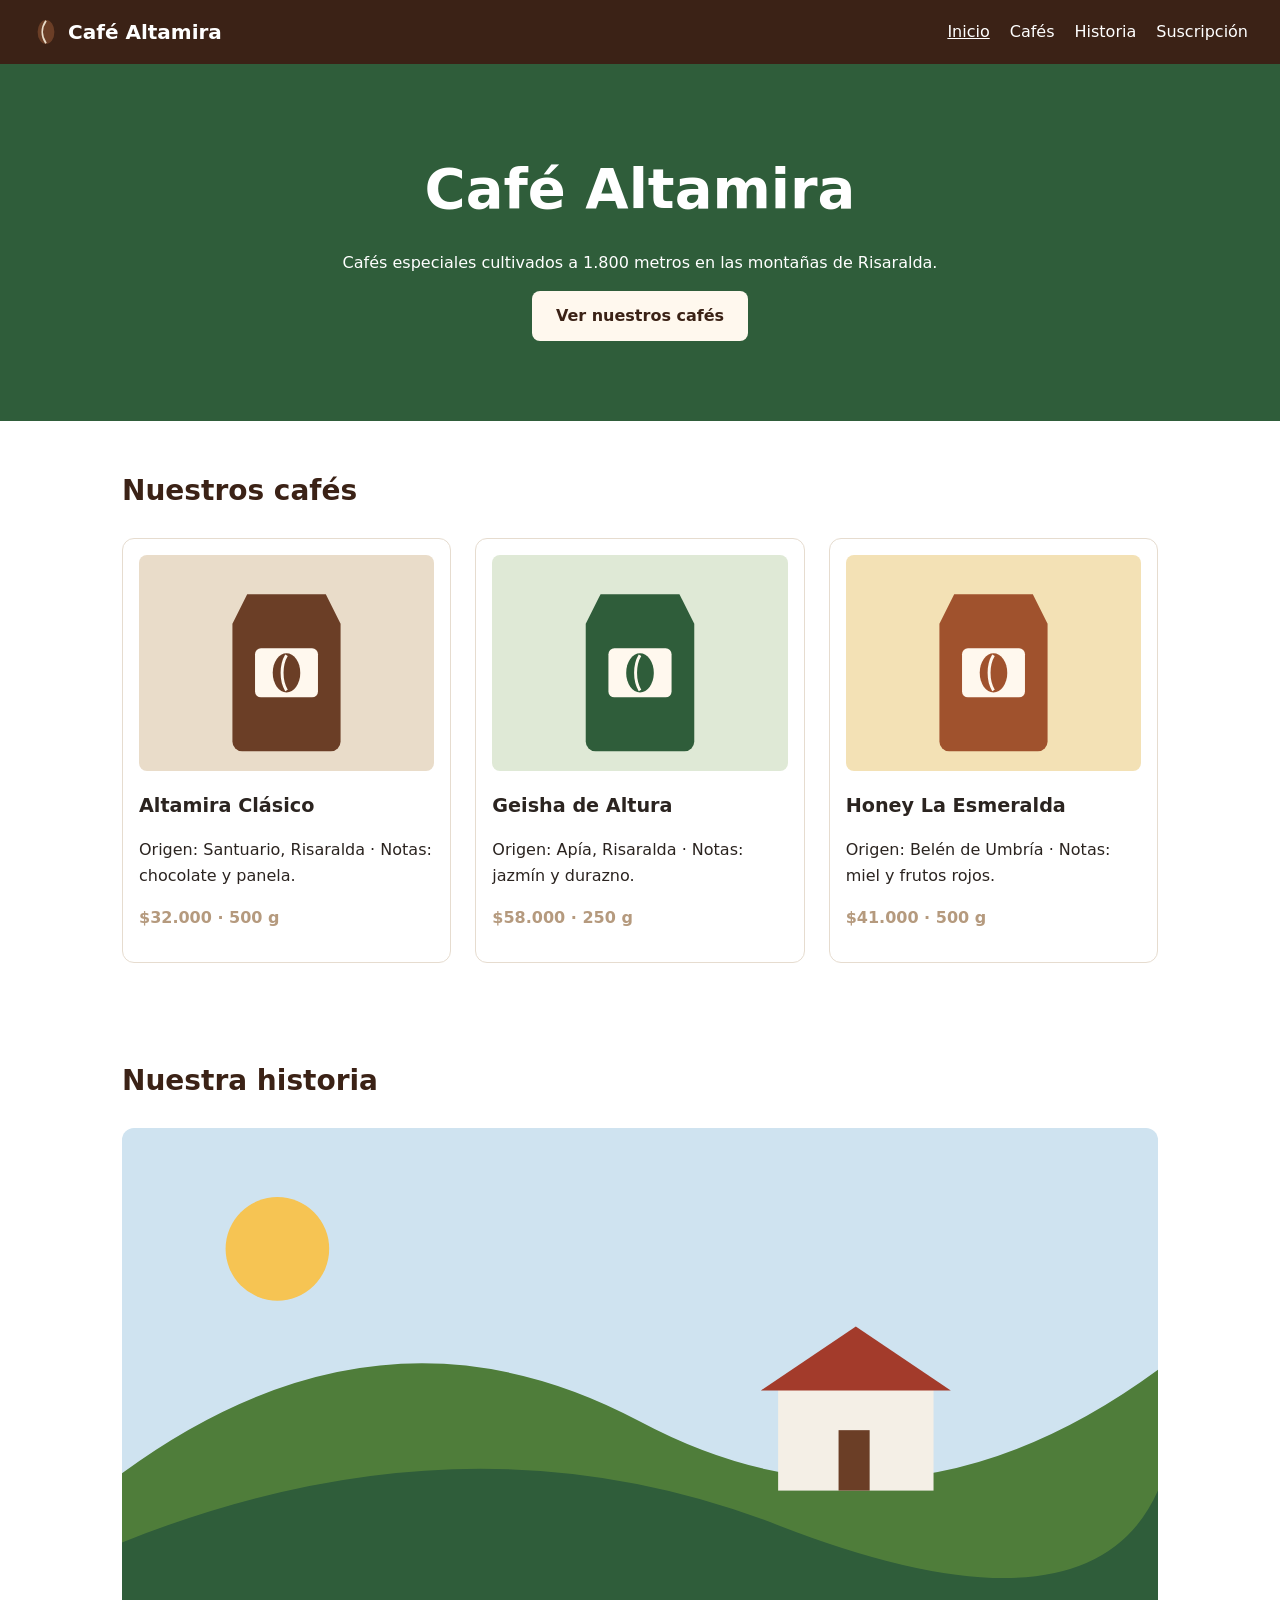
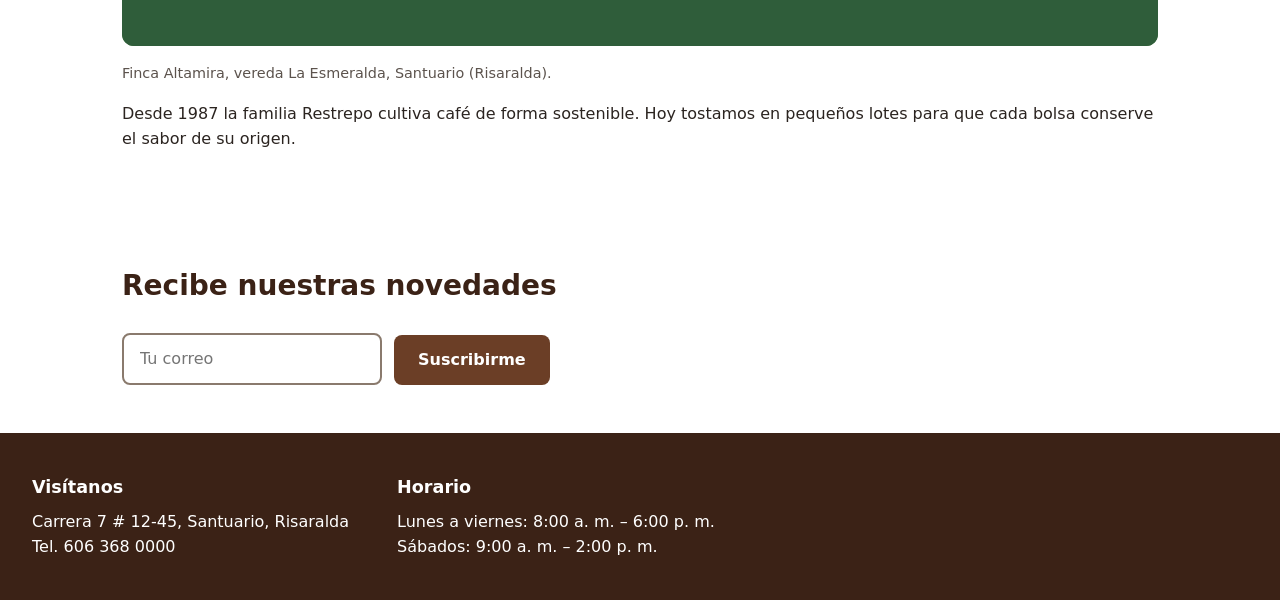
==== index.html @ 6f0679b0 "Agrega sitio base de Cafe Altamira" ====
<!DOCTYPE html>
<html lang="es">
<head>
  <meta charset="UTF-8">
  <meta name="viewport" content="width=device-width, initial-scale=1.0">
  <title>Café Altamira · Cafés especiales del Eje Cafetero</title>
  <link rel="stylesheet" href="css/estilos.css">
</head>
<body>
  <!-- ============================================================
       TODO G1 (parte 1): el PRIMER elemento del body debe ser un enlace
       "Saltar al contenido" con class="saltar" que lleve a #contenido.
       ============================================================ -->

  <!-- ============================================================
       EJEMPLO RESUELTO 1 · Encabezado y navegación
       - <header> es un landmark: el lector de pantalla lo anuncia como "banner".
       - <nav> con aria-label distingue este menú de otros menús de la página.
       - Los enlaces van en una lista <ul>: el lector anuncia "lista, 4 elementos".
       ============================================================ -->
  <header class="encabezado">
    <a class="logo" href="index.html">
      <img src="img/grano.svg" alt="" width="28" height="28">
      Café Altamira
    </a>
    <nav aria-label="Principal">
      <ul class="menu">
        <li><a href="index.html" aria-current="page">Inicio</a></li>
        <li><a href="#cafes">Cafés</a></li>
        <li><a href="#historia">Historia</a></li>
        <li><a href="#suscripcion">Suscripción</a></li>
      </ul>
    </nav>
  </header>

  <!-- TODO G1 (parte 2): este div es el contenido principal.
       Conviértelo en <main id="contenido"> (y cierra con </main>). -->
  <div class="contenido">

    <!-- TODO G1 (parte 3): el título de la portada es un div con letra grande.
         Debe ser el ÚNICO <h1> de la página. -->
    <div class="hero">
      <div class="titulo-grande">Café Altamira</div>
      <p>Cafés especiales cultivados a 1.800 metros en las montañas de Risaralda.</p>
      <a class="boton" href="#cafes">Ver nuestros cafés</a>
    </div>

    <!-- ============================================================
         TODO G2 · Catálogo
         - El contenedor debe ser <section id="cafes"> con un <h2>.
         - Cada producto debe ser un <article> con el nombre en <h3>.
         - Cada imagen necesita un alt que describa el producto (no el nombre del archivo).
         ============================================================ -->
    <div class="seccion" id="cafes">
      <div class="subtitulo">Nuestros cafés</div>
      <div class="productos">
        <div class="producto">
          <img src="img/cafe-clasico.svg" width="300" height="220">
          <div class="nombre">Altamira Clásico</div>
          <p>Origen: Santuario, Risaralda · Notas: chocolate y panela.</p>
          <p class="precio">$32.000 · 500 g</p>
        </div>
        <div class="producto">
          <img src="img/cafe-geisha.svg" width="300" height="220">
          <div class="nombre">Geisha de Altura</div>
          <p>Origen: Apía, Risaralda · Notas: jazmín y durazno.</p>
          <p class="precio">$58.000 · 250 g</p>
        </div>
        <div class="producto">
          <img src="img/cafe-honey.svg" width="300" height="220">
          <div class="nombre">Honey La Esmeralda</div>
          <p>Origen: Belén de Umbría · Notas: miel y frutos rojos.</p>
          <p class="precio">$41.000 · 500 g</p>
        </div>
      </div>
    </div>

    <!-- ============================================================
         EJEMPLO RESUELTO 2 · Sección con figura
         - aria-labelledby une la sección con su título: el lector la anuncia
           como "región, Nuestra historia".
         - <figure> + <figcaption> asocian la imagen con su pie de foto.
         - El alt describe lo que se VE; el figcaption agrega contexto.
         ============================================================ -->
    <section id="historia" class="seccion" aria-labelledby="historia-titulo">
      <h2 id="historia-titulo">Nuestra historia</h2>
      <figure class="figura">
        <img src="img/finca.svg" width="600" height="300"
             alt="Casa de la finca con techo rojo entre montañas verdes cubiertas de cafetales">
        <figcaption>Finca Altamira, vereda La Esmeralda, Santuario (Risaralda).</figcaption>
      </figure>
      <p>Desde 1987 la familia Restrepo cultiva café de forma sostenible. Hoy tostamos
        en pequeños lotes para que cada bolsa conserve el sabor de su origen.</p>
    </section>

    <!-- ============================================================
         TODO G3 · Suscripción
         - Usa <section id="suscripcion"> con un <h2> y un <form> real.
         - El campo de correo necesita: <label for="...">, type="email", id y required.
         - El "botón" es un div con onclick: cámbialo por <button type="submit">.
         ============================================================ -->
    <div class="seccion" id="suscripcion">
      <div class="subtitulo">Recibe nuestras novedades</div>
      <div class="formulario">
        <input type="text" placeholder="Tu correo">
        <div class="boton" onclick="alert('¡Gracias!')">Suscribirme</div>
      </div>
    </div>

  </div>

  <!-- ============================================================
       TODO G4 · Pie de página
       - El contenedor debe ser <footer>.
       - La dirección y el teléfono van dentro de <address>.
       - El horario es una tabla de datos: <table> con <caption>,
         y celdas de encabezado <th scope="col"> / <th scope="row">.
       ============================================================ -->
  <div class="pie">
    <div>
      <div class="pie-titulo">Visítanos</div>
      <div>Carrera 7 # 12-45, Santuario, Risaralda</div>
      <div>Tel. 606 368 0000</div>
    </div>
    <div>
      <div class="pie-titulo">Horario</div>
      <div>Lunes a viernes: 8:00 a. m. – 6:00 p. m.</div>
      <div>Sábados: 9:00 a. m. – 2:00 p. m.</div>
    </div>
  </div>
</body>
</html>
---- css/estilos.css ----
/* ===== Café Altamira · estilos base ===== */
:root {
  --cafe: #6b3e26;
  --cafe-oscuro: #3b2216;
  --verde: #2f5d3a;
  --crema: #fff8ee;
  --texto: #2b2420;
}

* { box-sizing: border-box; }

body {
  margin: 0;
  font-family: system-ui, "Segoe UI", Arial, sans-serif;
  color: var(--texto);
  background: #ffffff;
  line-height: 1.6;
}

/* TODO G1 (parte 4): esta regla esconde el foco y deja sin guía a quien
   navega con teclado. Bórrala y agrega una regla :focus-visible con un
   outline visible (por ejemplo 3px solid). */
*:focus { outline: none; }

/* Enlace "Saltar al contenido": oculto hasta que recibe el foco */
.saltar {
  position: absolute;
  left: 1rem;
  top: -3rem;
  padding: .5rem 1rem;
  background: var(--cafe-oscuro);
  color: #fff;
  z-index: 10;
}
.saltar:focus { top: 1rem; }

/* ----- Encabezado ----- */
.encabezado {
  display: flex;
  flex-wrap: wrap;
  justify-content: space-between;
  align-items: center;
  gap: 1rem;
  padding: 1rem 2rem;
  background: var(--cafe-oscuro);
}
.logo {
  display: flex;
  align-items: center;
  gap: .5rem;
  color: #fff;
  font-weight: 700;
  font-size: 1.25rem;
  text-decoration: none;
}
.menu {
  display: flex;
  flex-wrap: wrap;
  gap: .5rem 1.25rem;
  list-style: none;
  margin: 0;
  padding: 0;
}
.menu a { color: #fff; text-decoration: none; }
.menu a:hover,
.menu a[aria-current="page"] { text-decoration: underline; }

/* ----- Portada ----- */
.hero {
  padding: 5rem 2rem;
  text-align: center;
  background: var(--verde);
  color: #fff;
}
.hero h1,
.titulo-grande {
  margin: 0 0 .5rem;
  font-size: clamp(2rem, 6vw, 3.5rem);
  font-weight: 800;
}
.boton {
  display: inline-block;
  padding: .75rem 1.5rem;
  border: 0;
  border-radius: .5rem;
  background: var(--crema);
  color: var(--cafe-oscuro);
  font: inherit;
  font-weight: 700;
  text-decoration: none;
  cursor: pointer;
}

/* ----- Secciones ----- */
.seccion {
  max-width: 1100px;
  margin: 0 auto;
  padding: 3rem 2rem;
}
.seccion h2,
.subtitulo {
  font-size: 1.75rem;
  font-weight: 700;
  margin: 0 0 1.5rem;
  color: var(--cafe-oscuro);
}

/* ----- Catálogo ----- */
.productos {
  display: grid;
  grid-template-columns: repeat(auto-fit, minmax(240px, 1fr));
  gap: 1.5rem;
}
.producto {
  padding: 1rem;
  border: 1px solid #e6dccf;
  border-radius: .75rem;
  background: #fff;
}
.producto img { width: 100%; height: auto; border-radius: .5rem; }
.producto h3,
.nombre { font-size: 1.2rem; font-weight: 700; margin: .75rem 0 .25rem; }

/* TODO G2 (parte 4): este color tiene un contraste de 2.7:1 sobre blanco.
   WCAG AA pide 4.5:1. Cámbialo por uno más oscuro (por ejemplo var(--cafe)). */
.precio {
  font-weight: 700;
  color: #b59a7e;
}

/* ----- Historia ----- */
.figura { margin: 0 0 1rem; }
.figura img { width: 100%; height: auto; border-radius: .75rem; }
.figura figcaption { font-size: .9rem; color: #5c534d; margin-top: .5rem; }

/* ----- Suscripción ----- */
.formulario {
  display: flex;
  flex-wrap: wrap;
  gap: .75rem;
  align-items: flex-end;
}
.formulario label { display: block; font-weight: 600; margin-bottom: .25rem; }
.formulario input {
  padding: .7rem 1rem;
  min-width: 260px;
  border: 2px solid #8a7a6d;
  border-radius: .5rem;
  font: inherit;
}
.formulario .boton { background: var(--cafe); color: #fff; }

/* ----- Pie ----- */
.pie {
  display: flex;
  flex-wrap: wrap;
  gap: 3rem;
  padding: 2.5rem 2rem;
  background: var(--cafe-oscuro);
  color: #fff;
}
.pie h2,
.pie-titulo { font-size: 1.1rem; font-weight: 700; margin: 0 0 .5rem; }
.pie address { font-style: normal; }
.pie a { color: #fff; }
.pie table { border-collapse: collapse; }
.pie caption { text-align: left; font-weight: 700; margin-bottom: .5rem; }
.pie th,
.pie td { text-align: left; padding: .25rem 1rem .25rem 0; }
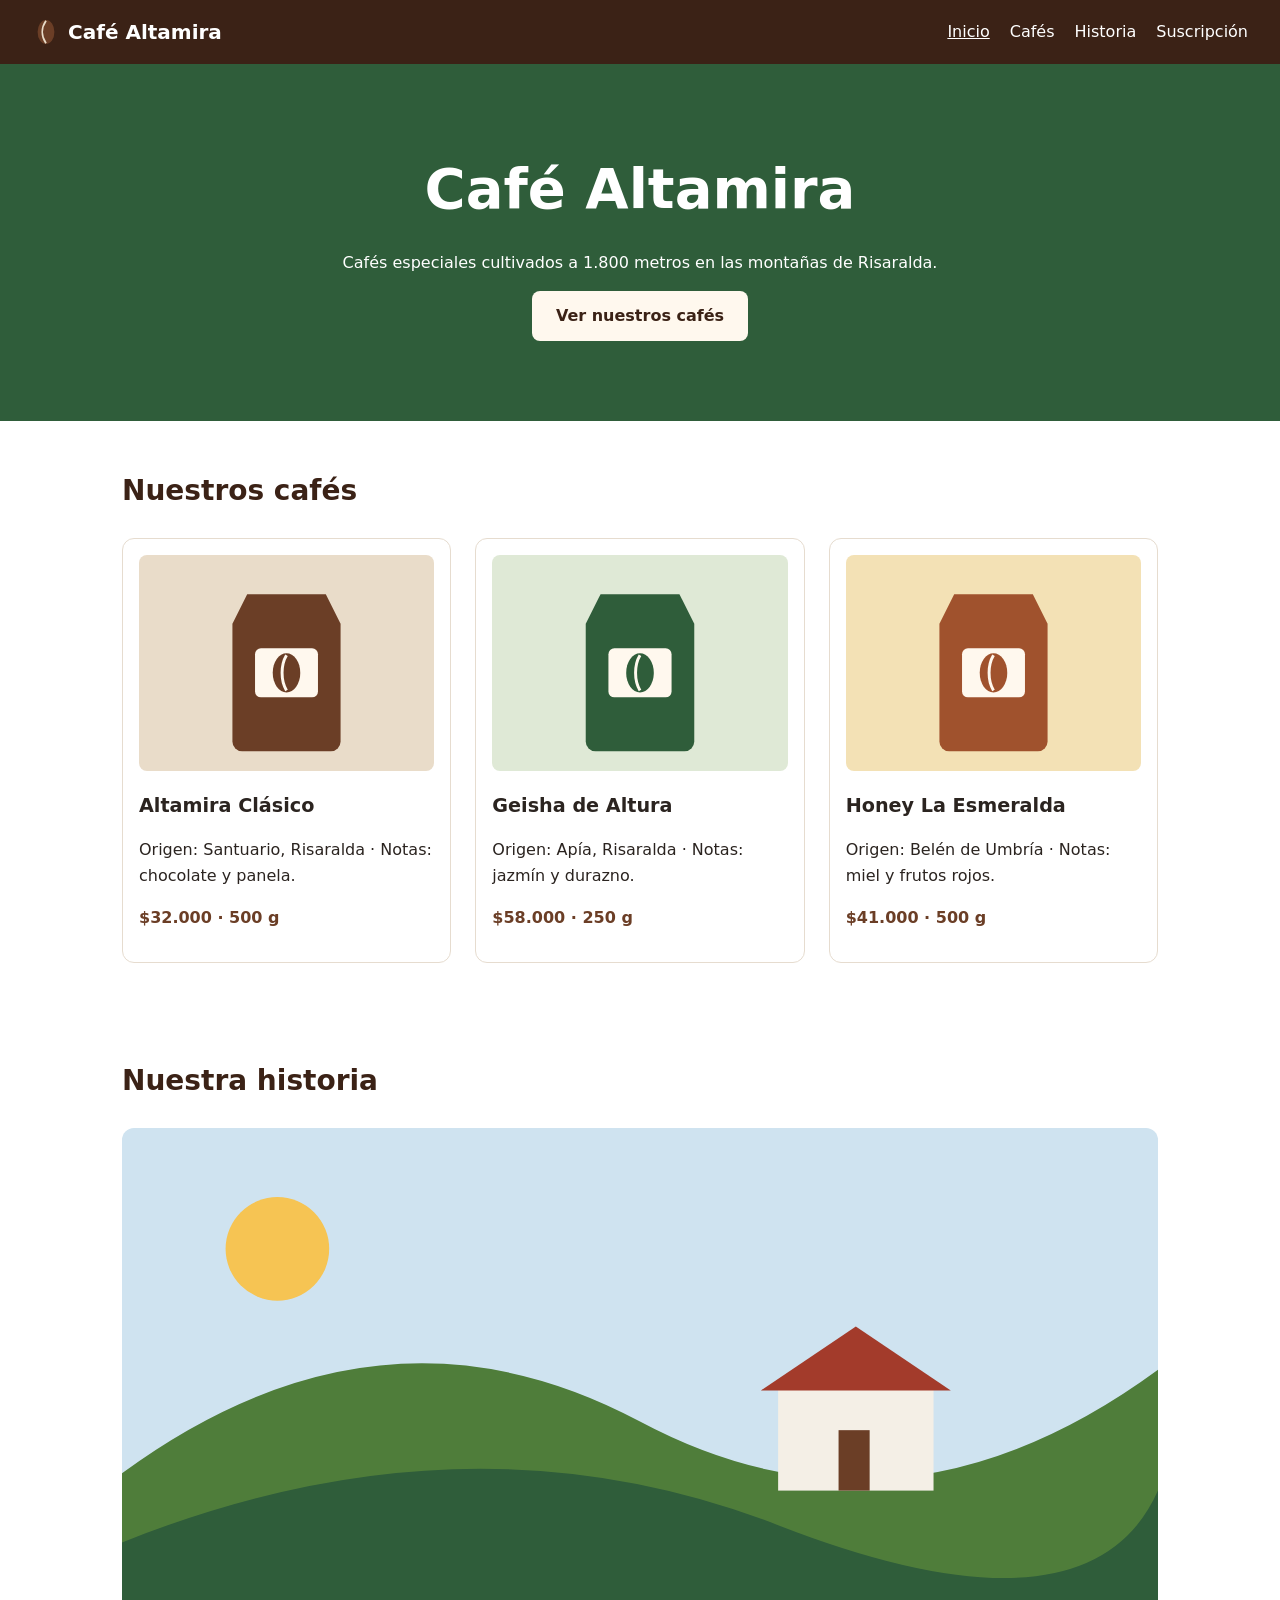
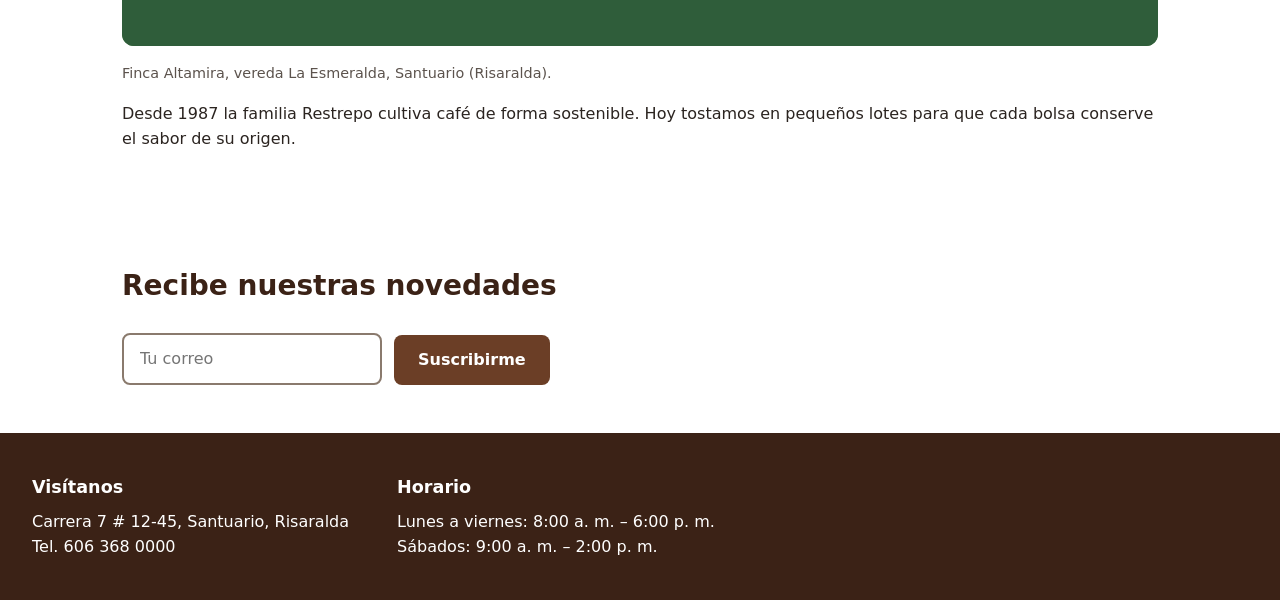
==== commit eba4ca39: "Convierte el catalogo en section y article accesibles (closes #2)" ====
--- a/index.html
+++ b/index.html
@@ -7,6 +7,7 @@
   <link rel="stylesheet" href="css/estilos.css">
 </head>
 <body>
+  <a class="saltar" href="#contenido">Saltar al contenido</a>
   <!-- ============================================================
        TODO G1 (parte 1): el PRIMER elemento del body debe ser un enlace
        "Saltar al contenido" con class="saltar" que lleve a #contenido.
@@ -35,12 +36,12 @@
 
   <!-- TODO G1 (parte 2): este div es el contenido principal.
        Conviértelo en <main id="contenido"> (y cierra con </main>). -->
-  <div class="contenido">
+  <main id="contenido">
 
     <!-- TODO G1 (parte 3): el título de la portada es un div con letra grande.
          Debe ser el ÚNICO <h1> de la página. -->
     <div class="hero">
-      <div class="titulo-grande">Café Altamira</div>
+      <h1>Café Altamira</h1>
       <p>Cafés especiales cultivados a 1.800 metros en las montañas de Risaralda.</p>
       <a class="boton" href="#cafes">Ver nuestros cafés</a>
     </div>
@@ -51,29 +52,34 @@
          - Cada producto debe ser un <article> con el nombre en <h3>.
          - Cada imagen necesita un alt que describa el producto (no el nombre del archivo).
          ============================================================ -->
-    <div class="seccion" id="cafes">
-      <div class="subtitulo">Nuestros cafés</div>
-      <div class="productos">
-        <div class="producto">
-          <img src="img/cafe-clasico.svg" width="300" height="220">
-          <div class="nombre">Altamira Clásico</div>
-          <p>Origen: Santuario, Risaralda · Notas: chocolate y panela.</p>
-          <p class="precio">$32.000 · 500 g</p>
-        </div>
-        <div class="producto">
-          <img src="img/cafe-geisha.svg" width="300" height="220">
-          <div class="nombre">Geisha de Altura</div>
-          <p>Origen: Apía, Risaralda · Notas: jazmín y durazno.</p>
-          <p class="precio">$58.000 · 250 g</p>
-        </div>
-        <div class="producto">
-          <img src="img/cafe-honey.svg" width="300" height="220">
-          <div class="nombre">Honey La Esmeralda</div>
-          <p>Origen: Belén de Umbría · Notas: miel y frutos rojos.</p>
-          <p class="precio">$41.000 · 500 g</p>
-        </div>
-      </div>
-    </div>
+<section class="seccion" id="cafes">
+  <h2>Nuestros cafés</h2>
+
+  <div class="productos">
+
+    <article class="producto">
+      <img src="img/cafe-clasico.svg" alt="Bolsa de café Altamira Clásico de 500 gramos" width="300" height="220">
+      <h3>Altamira Clásico</h3>
+      <p>Origen: Santuario, Risaralda · Notas: chocolate y panela.</p>
+      <p class="precio">$32.000 · 500 g</p>
+    </article>
+
+    <article class="producto">
+      <img src="img/cafe-geisha.svg" alt="Bolsa de café Geisha de Altura de 250 gramos" width="300" height="220">
+      <h3>Geisha de Altura</h3>
+      <p>Origen: Apía, Risaralda · Notas: jazmín y durazno.</p>
+      <p class="precio">$58.000 · 250 g</p>
+    </article>
+
+    <article class="producto">
+      <img src="img/cafe-honey.svg" alt="Bolsa de café Honey La Esmeralda de 500 gramos" width="300" height="220">
+      <h3>Honey La Esmeralda</h3>
+      <p>Origen: Belén de Umbría · Notas: miel y frutos rojos.</p>
+      <p class="precio">$41.000 · 500 g</p>
+    </article>
+
+  </div>
+</section>
 
     <!-- ============================================================
          EJEMPLO RESUELTO 2 · Sección con figura
@@ -107,7 +113,7 @@
       </div>
     </div>
 
-  </div>
+  </main>
 
   <!-- ============================================================
        TODO G4 · Pie de página
--- a/css/estilos.css
+++ b/css/estilos.css
@@ -20,7 +20,10 @@
 /* TODO G1 (parte 4): esta regla esconde el foco y deja sin guía a quien
    navega con teclado. Bórrala y agrega una regla :focus-visible con un
    outline visible (por ejemplo 3px solid). */
-*:focus { outline: none; }
+:focus-visible {
+  outline: 3px solid #f6c453;
+  outline-offset: 2px;
+}
 
 /* Enlace "Saltar al contenido": oculto hasta que recibe el foco */
 .saltar {
@@ -125,7 +128,7 @@
    WCAG AA pide 4.5:1. Cámbialo por uno más oscuro (por ejemplo var(--cafe)). */
 .precio {
   font-weight: 700;
-  color: #b59a7e;
+  color: var(--cafe);
 }
 
 /* ----- Historia ----- */
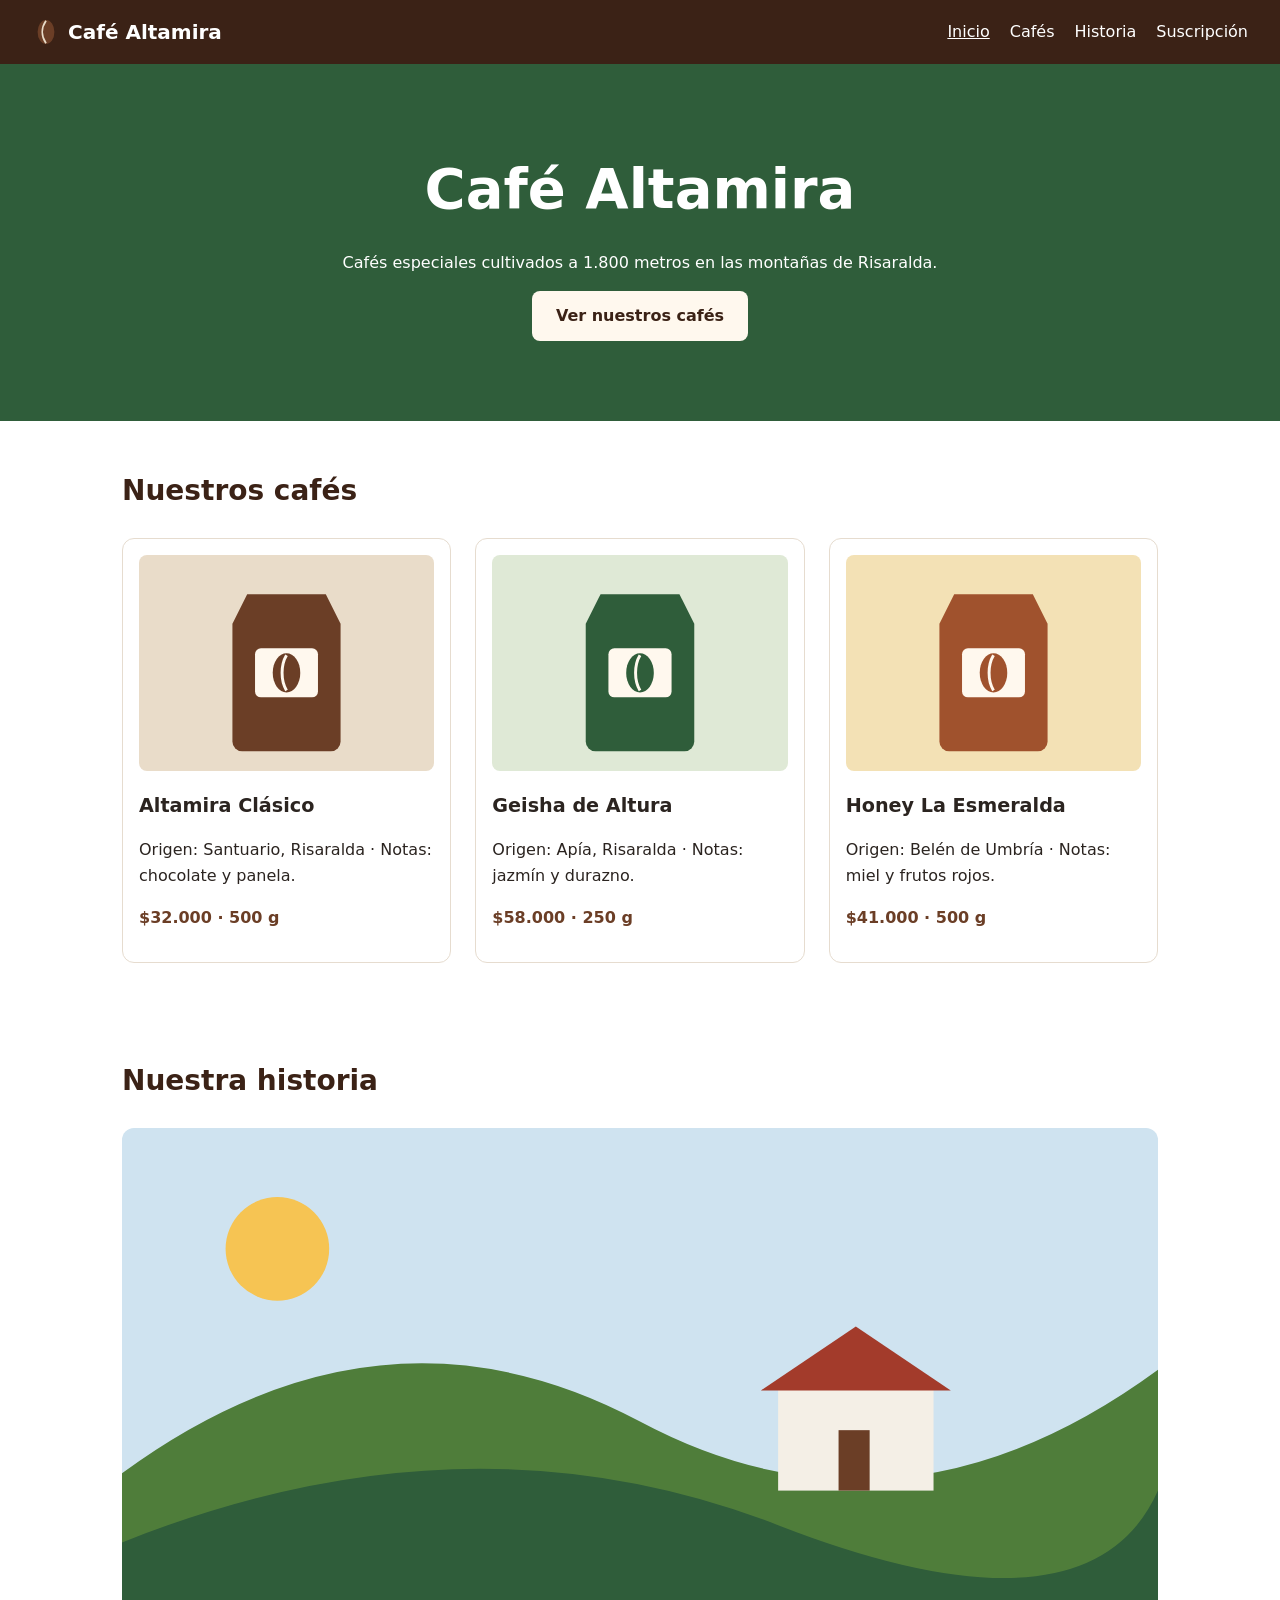
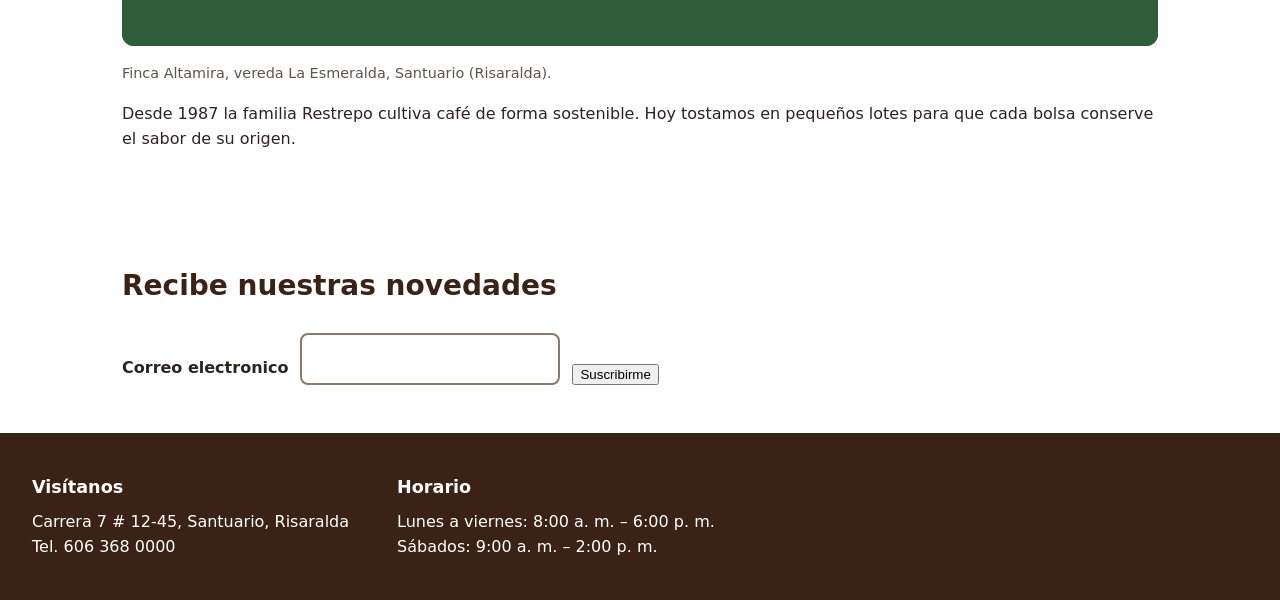
==== commit 991b0f7a: "Mejora formulario de suscripcion accesible (closes #3)" ====
--- a/index.html
+++ b/index.html
@@ -105,13 +105,16 @@
          - El campo de correo necesita: <label for="...">, type="email", id y required.
          - El "botón" es un div con onclick: cámbialo por <button type="submit">.
          ============================================================ -->
-    <div class="seccion" id="suscripcion">
-      <div class="subtitulo">Recibe nuestras novedades</div>
-      <div class="formulario">
-        <input type="text" placeholder="Tu correo">
-        <div class="boton" onclick="alert('¡Gracias!')">Suscribirme</div>
-      </div>
-    </div>
+    <section class="seccion" id="suscripcion">
+      <h2>Recibe nuestras novedades</h2>
+
+      <form class="formulario" action="#" method="post">
+        <label for="correo">Correo electronico</label>
+        <input type="email" id="correo" name="correo" required>
+
+      <button type="submit">Suscribirme</button>
+    </form>
+</section>
 
   </main>
 
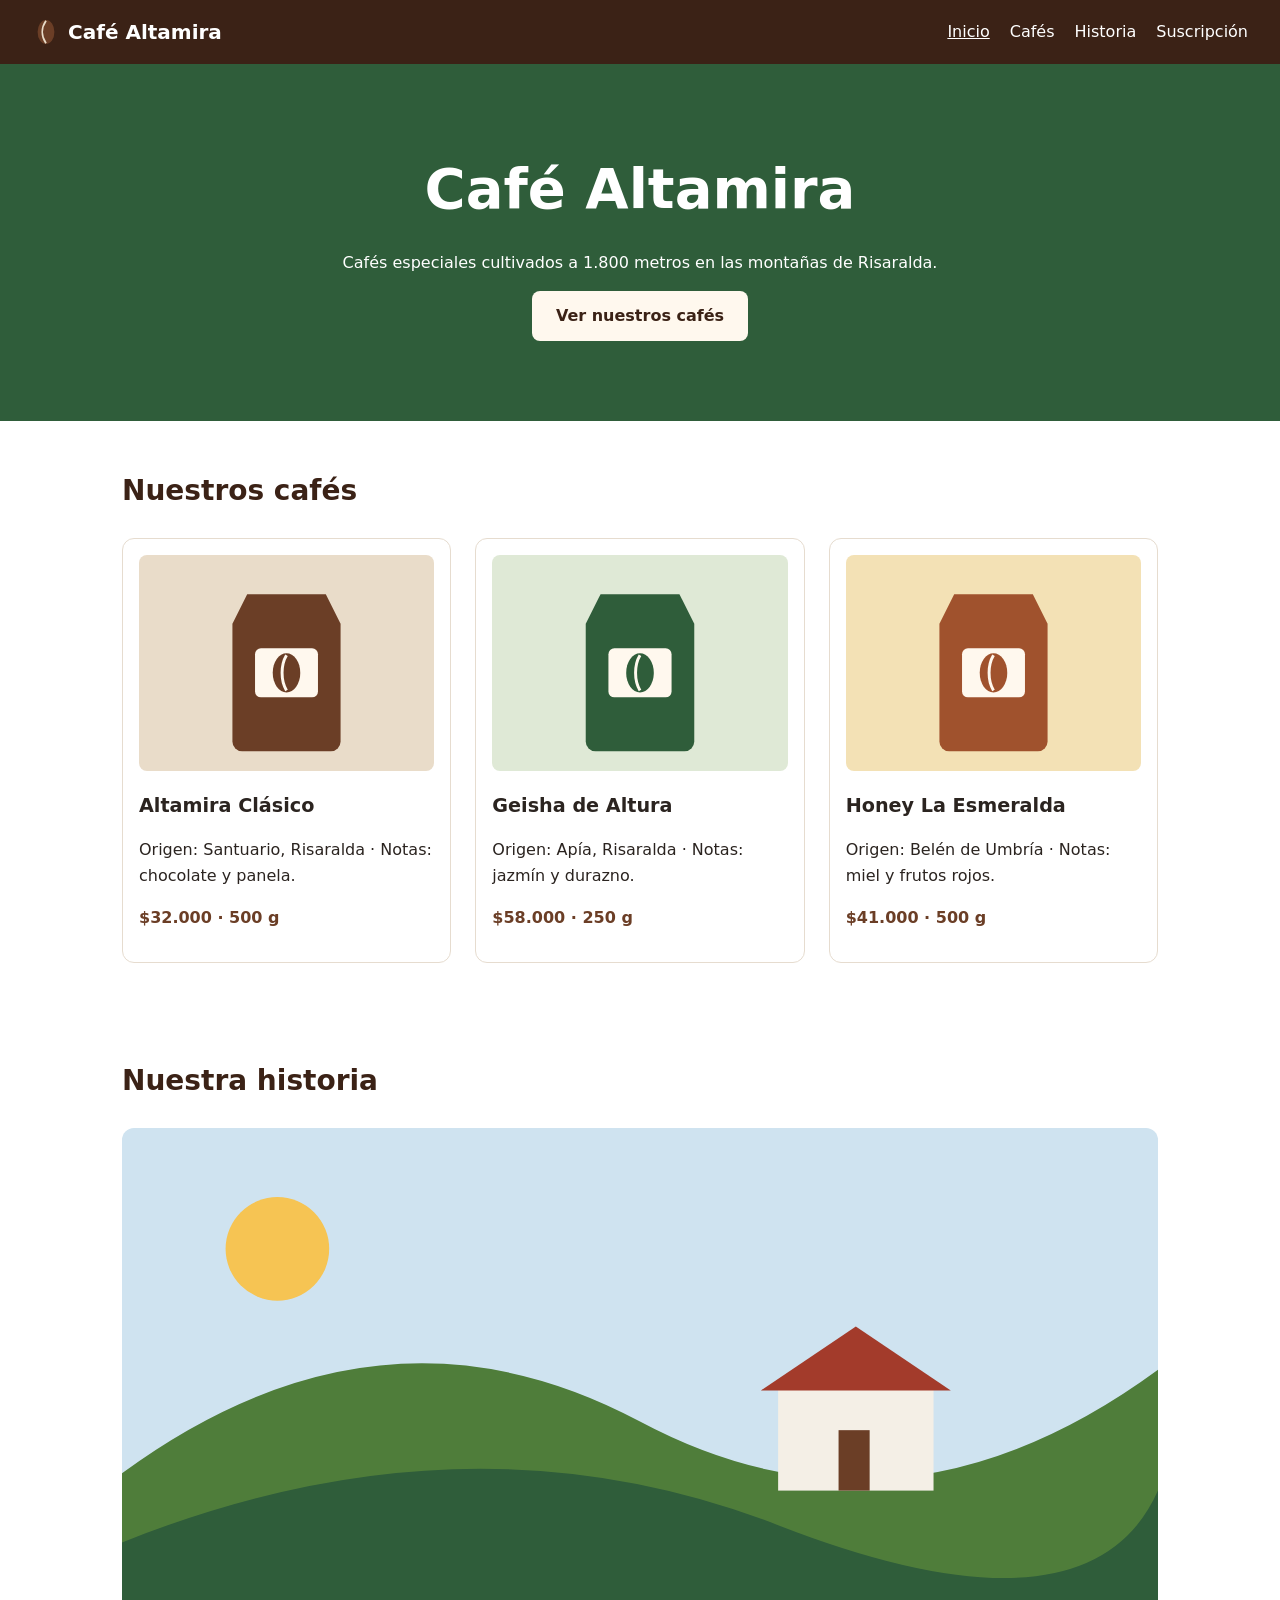
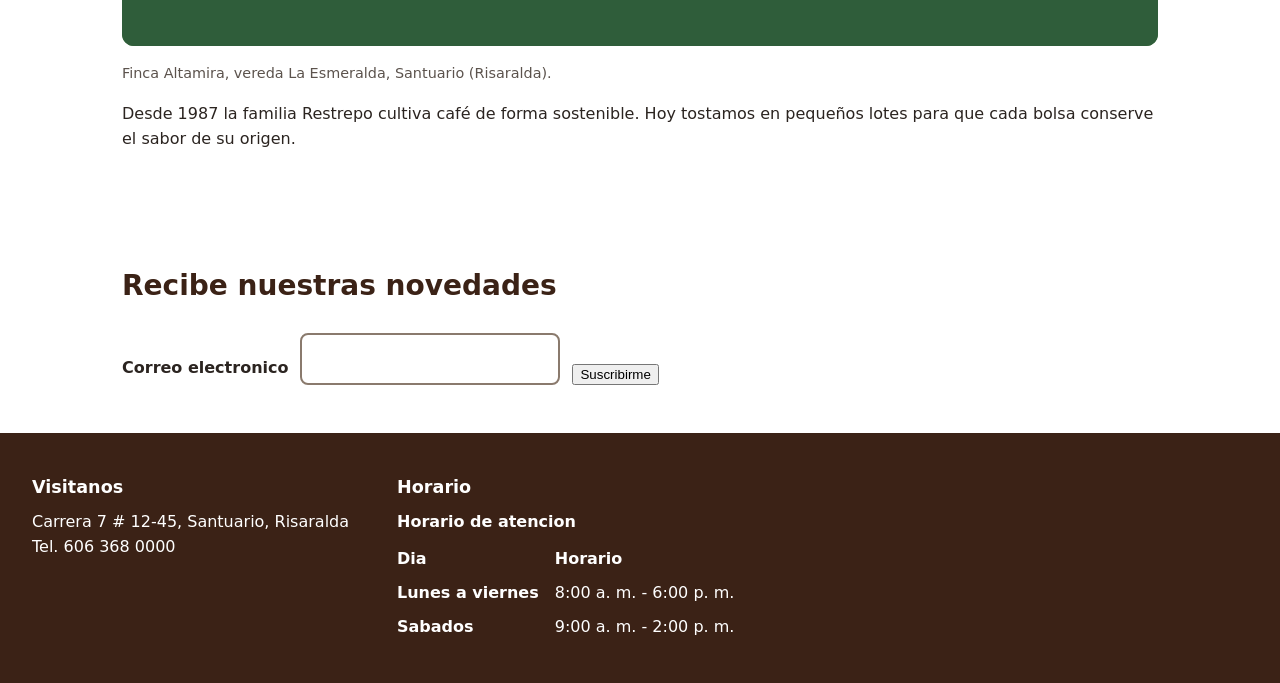
==== commit 8c632bd8: "Mejora pie de pagina semantico y accesible (closes #4)" ====
--- a/index.html
+++ b/index.html
@@ -1,141 +1,188 @@
-<!DOCTYPE html>
+<!doctype html>
 <html lang="es">
-<head>
-  <meta charset="UTF-8">
-  <meta name="viewport" content="width=device-width, initial-scale=1.0">
-  <title>Café Altamira · Cafés especiales del Eje Cafetero</title>
-  <link rel="stylesheet" href="css/estilos.css">
-</head>
-<body>
-  <a class="saltar" href="#contenido">Saltar al contenido</a>
-  <!-- ============================================================
+  <head>
+    <meta charset="UTF-8" />
+    <meta name="viewport" content="width=device-width, initial-scale=1.0" />
+    <title>Café Altamira · Cafés especiales del Eje Cafetero</title>
+    <link rel="stylesheet" href="css/estilos.css" />
+  </head>
+  <body>
+    <a class="saltar" href="#contenido">Saltar al contenido</a>
+    <!-- ============================================================
        TODO G1 (parte 1): el PRIMER elemento del body debe ser un enlace
        "Saltar al contenido" con class="saltar" que lleve a #contenido.
        ============================================================ -->
 
-  <!-- ============================================================
+    <!-- ============================================================
        EJEMPLO RESUELTO 1 · Encabezado y navegación
        - <header> es un landmark: el lector de pantalla lo anuncia como "banner".
        - <nav> con aria-label distingue este menú de otros menús de la página.
        - Los enlaces van en una lista <ul>: el lector anuncia "lista, 4 elementos".
        ============================================================ -->
-  <header class="encabezado">
-    <a class="logo" href="index.html">
-      <img src="img/grano.svg" alt="" width="28" height="28">
-      Café Altamira
-    </a>
-    <nav aria-label="Principal">
-      <ul class="menu">
-        <li><a href="index.html" aria-current="page">Inicio</a></li>
-        <li><a href="#cafes">Cafés</a></li>
-        <li><a href="#historia">Historia</a></li>
-        <li><a href="#suscripcion">Suscripción</a></li>
-      </ul>
-    </nav>
-  </header>
+    <header class="encabezado">
+      <a class="logo" href="index.html">
+        <img src="img/grano.svg" alt="" width="28" height="28" />
+        Café Altamira
+      </a>
+      <nav aria-label="Principal">
+        <ul class="menu">
+          <li><a href="index.html" aria-current="page">Inicio</a></li>
+          <li><a href="#cafes">Cafés</a></li>
+          <li><a href="#historia">Historia</a></li>
+          <li><a href="#suscripcion">Suscripción</a></li>
+        </ul>
+      </nav>
+    </header>
 
-  <!-- TODO G1 (parte 2): este div es el contenido principal.
+    <!-- TODO G1 (parte 2): este div es el contenido principal.
        Conviértelo en <main id="contenido"> (y cierra con </main>). -->
-  <main id="contenido">
+    <main id="contenido">
+      <!-- TODO G1 (parte 3): el título de la portada es un div con letra grande.
+         Debe ser el ÚNICO <h1> de la página. -->
+      <div class="hero">
+        <h1>Café Altamira</h1>
+        <p>
+          Cafés especiales cultivados a 1.800 metros en las montañas de
+          Risaralda.
+        </p>
+        <a class="boton" href="#cafes">Ver nuestros cafés</a>
+      </div>
 
-    <!-- TODO G1 (parte 3): el título de la portada es un div con letra grande.
-         Debe ser el ÚNICO <h1> de la página. -->
-    <div class="hero">
-      <h1>Café Altamira</h1>
-      <p>Cafés especiales cultivados a 1.800 metros en las montañas de Risaralda.</p>
-      <a class="boton" href="#cafes">Ver nuestros cafés</a>
-    </div>
-
-    <!-- ============================================================
+      <!-- ============================================================
          TODO G2 · Catálogo
          - El contenedor debe ser <section id="cafes"> con un <h2>.
          - Cada producto debe ser un <article> con el nombre en <h3>.
          - Cada imagen necesita un alt que describa el producto (no el nombre del archivo).
          ============================================================ -->
-<section class="seccion" id="cafes">
-  <h2>Nuestros cafés</h2>
+      <section class="seccion" id="cafes">
+        <h2>Nuestros cafés</h2>
 
-  <div class="productos">
+        <div class="productos">
+          <article class="producto">
+            <img
+              src="img/cafe-clasico.svg"
+              alt="Bolsa de café Altamira Clásico de 500 gramos"
+              width="300"
+              height="220"
+            />
+            <h3>Altamira Clásico</h3>
+            <p>Origen: Santuario, Risaralda · Notas: chocolate y panela.</p>
+            <p class="precio">$32.000 · 500 g</p>
+          </article>
 
-    <article class="producto">
-      <img src="img/cafe-clasico.svg" alt="Bolsa de café Altamira Clásico de 500 gramos" width="300" height="220">
-      <h3>Altamira Clásico</h3>
-      <p>Origen: Santuario, Risaralda · Notas: chocolate y panela.</p>
-      <p class="precio">$32.000 · 500 g</p>
-    </article>
+          <article class="producto">
+            <img
+              src="img/cafe-geisha.svg"
+              alt="Bolsa de café Geisha de Altura de 250 gramos"
+              width="300"
+              height="220"
+            />
+            <h3>Geisha de Altura</h3>
+            <p>Origen: Apía, Risaralda · Notas: jazmín y durazno.</p>
+            <p class="precio">$58.000 · 250 g</p>
+          </article>
 
-    <article class="producto">
-      <img src="img/cafe-geisha.svg" alt="Bolsa de café Geisha de Altura de 250 gramos" width="300" height="220">
-      <h3>Geisha de Altura</h3>
-      <p>Origen: Apía, Risaralda · Notas: jazmín y durazno.</p>
-      <p class="precio">$58.000 · 250 g</p>
-    </article>
+          <article class="producto">
+            <img
+              src="img/cafe-honey.svg"
+              alt="Bolsa de café Honey La Esmeralda de 500 gramos"
+              width="300"
+              height="220"
+            />
+            <h3>Honey La Esmeralda</h3>
+            <p>Origen: Belén de Umbría · Notas: miel y frutos rojos.</p>
+            <p class="precio">$41.000 · 500 g</p>
+          </article>
+        </div>
+      </section>
 
-    <article class="producto">
-      <img src="img/cafe-honey.svg" alt="Bolsa de café Honey La Esmeralda de 500 gramos" width="300" height="220">
-      <h3>Honey La Esmeralda</h3>
-      <p>Origen: Belén de Umbría · Notas: miel y frutos rojos.</p>
-      <p class="precio">$41.000 · 500 g</p>
-    </article>
-
-  </div>
-</section>
-
-    <!-- ============================================================
+      <!-- ============================================================
          EJEMPLO RESUELTO 2 · Sección con figura
          - aria-labelledby une la sección con su título: el lector la anuncia
            como "región, Nuestra historia".
          - <figure> + <figcaption> asocian la imagen con su pie de foto.
          - El alt describe lo que se VE; el figcaption agrega contexto.
          ============================================================ -->
-    <section id="historia" class="seccion" aria-labelledby="historia-titulo">
-      <h2 id="historia-titulo">Nuestra historia</h2>
-      <figure class="figura">
-        <img src="img/finca.svg" width="600" height="300"
-             alt="Casa de la finca con techo rojo entre montañas verdes cubiertas de cafetales">
-        <figcaption>Finca Altamira, vereda La Esmeralda, Santuario (Risaralda).</figcaption>
-      </figure>
-      <p>Desde 1987 la familia Restrepo cultiva café de forma sostenible. Hoy tostamos
-        en pequeños lotes para que cada bolsa conserve el sabor de su origen.</p>
-    </section>
+      <section id="historia" class="seccion" aria-labelledby="historia-titulo">
+        <h2 id="historia-titulo">Nuestra historia</h2>
+        <figure class="figura">
+          <img
+            src="img/finca.svg"
+            width="600"
+            height="300"
+            alt="Casa de la finca con techo rojo entre montañas verdes cubiertas de cafetales"
+          />
+          <figcaption>
+            Finca Altamira, vereda La Esmeralda, Santuario (Risaralda).
+          </figcaption>
+        </figure>
+        <p>
+          Desde 1987 la familia Restrepo cultiva café de forma sostenible. Hoy
+          tostamos en pequeños lotes para que cada bolsa conserve el sabor de su
+          origen.
+        </p>
+      </section>
 
-    <!-- ============================================================
+      <!-- ============================================================
          TODO G3 · Suscripción
          - Usa <section id="suscripcion"> con un <h2> y un <form> real.
          - El campo de correo necesita: <label for="...">, type="email", id y required.
          - El "botón" es un div con onclick: cámbialo por <button type="submit">.
          ============================================================ -->
-    <section class="seccion" id="suscripcion">
-      <h2>Recibe nuestras novedades</h2>
+      <section class="seccion" id="suscripcion">
+        <h2>Recibe nuestras novedades</h2>
 
-      <form class="formulario" action="#" method="post">
-        <label for="correo">Correo electronico</label>
-        <input type="email" id="correo" name="correo" required>
+        <form class="formulario" action="#" method="post">
+          <label for="correo">Correo electronico</label>
+          <input type="email" id="correo" name="correo" required />
 
-      <button type="submit">Suscribirme</button>
-    </form>
-</section>
+          <button type="submit">Suscribirme</button>
+        </form>
+      </section>
+    </main>
 
-  </main>
-
-  <!-- ============================================================
+    <!-- ============================================================
        TODO G4 · Pie de página
        - El contenedor debe ser <footer>.
        - La dirección y el teléfono van dentro de <address>.
        - El horario es una tabla de datos: <table> con <caption>,
          y celdas de encabezado <th scope="col"> / <th scope="row">.
        ============================================================ -->
-  <div class="pie">
-    <div>
-      <div class="pie-titulo">Visítanos</div>
-      <div>Carrera 7 # 12-45, Santuario, Risaralda</div>
-      <div>Tel. 606 368 0000</div>
-    </div>
-    <div>
-      <div class="pie-titulo">Horario</div>
-      <div>Lunes a viernes: 8:00 a. m. – 6:00 p. m.</div>
-      <div>Sábados: 9:00 a. m. – 2:00 p. m.</div>
-    </div>
-  </div>
-</body>
+    <footer class="pie">
+      <div>
+        <div class="pie-titulo">Visitanos</div>
+
+        <address>
+          Carrera 7 # 12-45, Santuario, Risaralda<br />
+          Tel. 606 368 0000
+        </address>
+      </div>
+
+      <div>
+        <div class="pie-titulo">Horario</div>
+
+        <table>
+          <caption>
+            Horario de atencion
+          </caption>
+          <thead>
+            <tr>
+              <th scope="col">Dia</th>
+              <th scope="col">Horario</th>
+            </tr>
+          </thead>
+          <tbody>
+            <tr>
+              <th scope="row">Lunes a viernes</th>
+              <td>8:00 a. m. - 6:00 p. m.</td>
+            </tr>
+            <tr>
+              <th scope="row">Sabados</th>
+              <td>9:00 a. m. - 2:00 p. m.</td>
+            </tr>
+          </tbody>
+        </table>
+      </div>
+    </footer>
+  </body>
 </html>
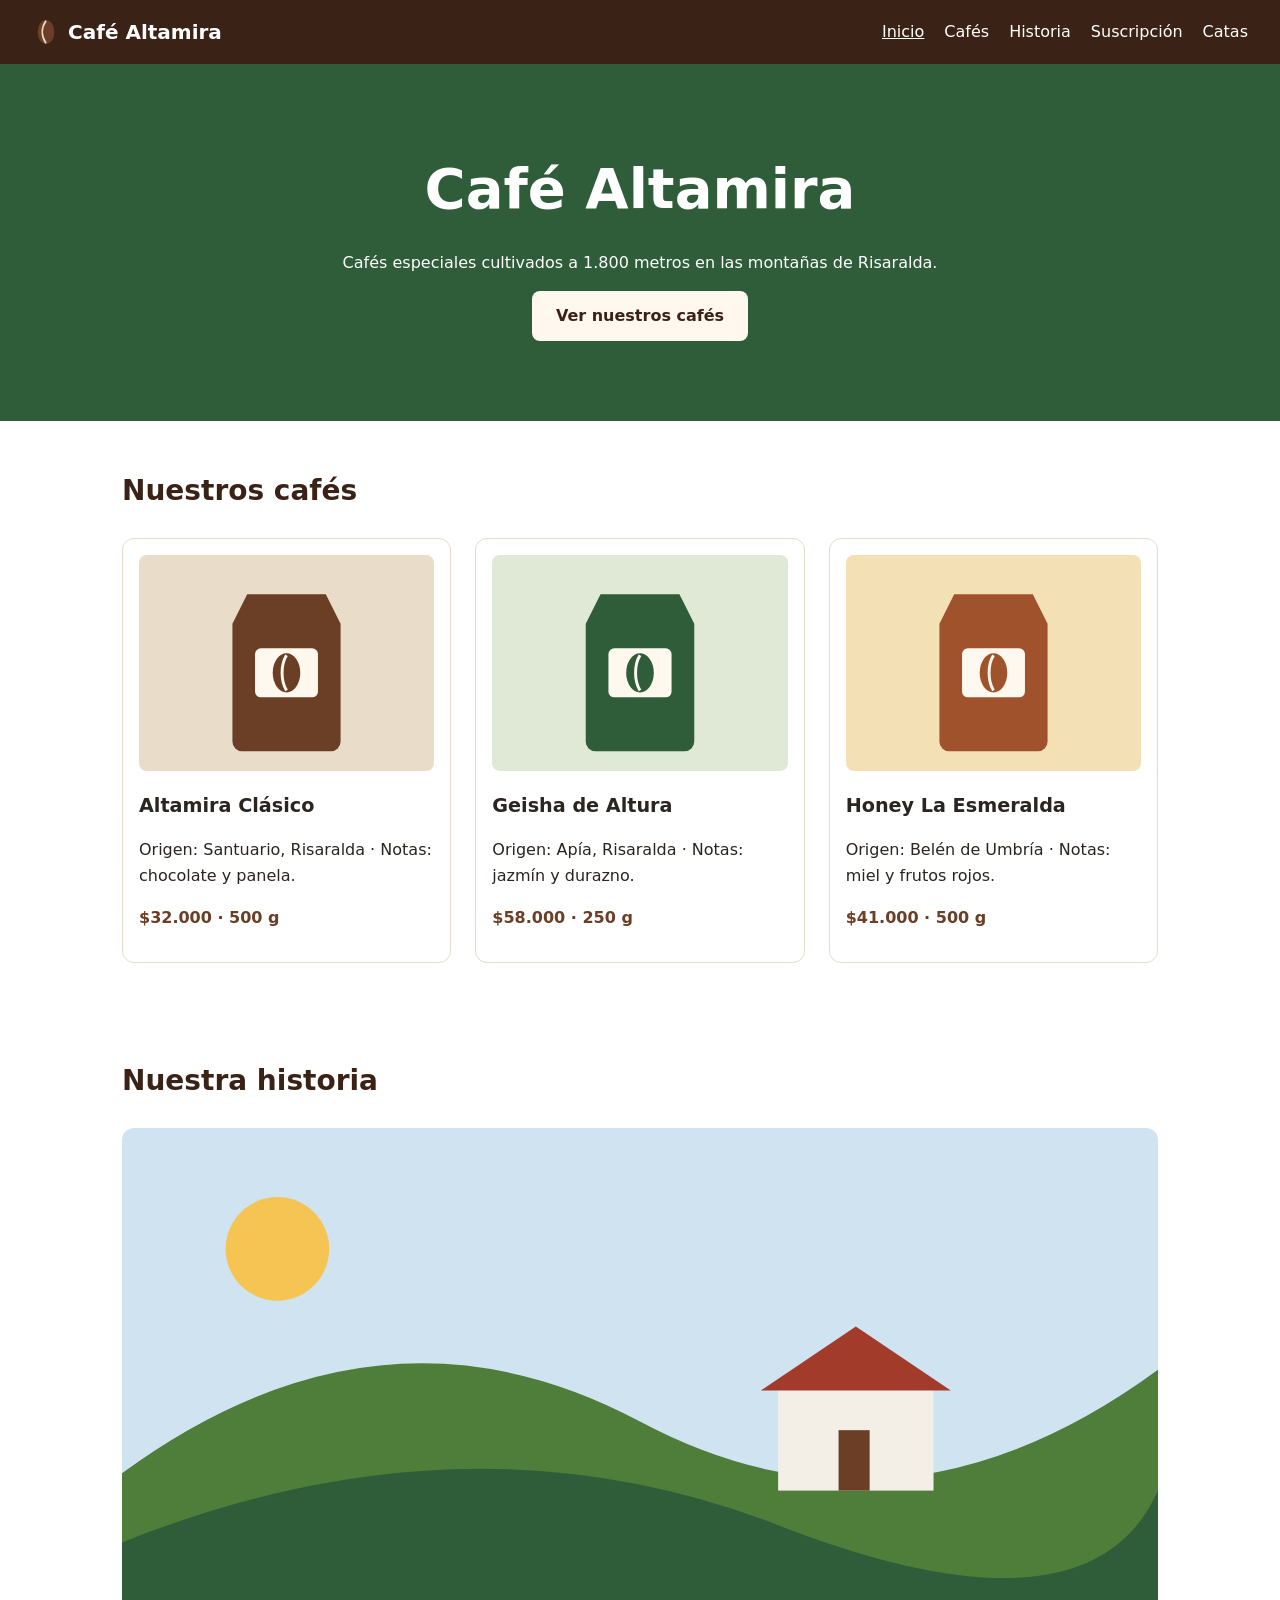
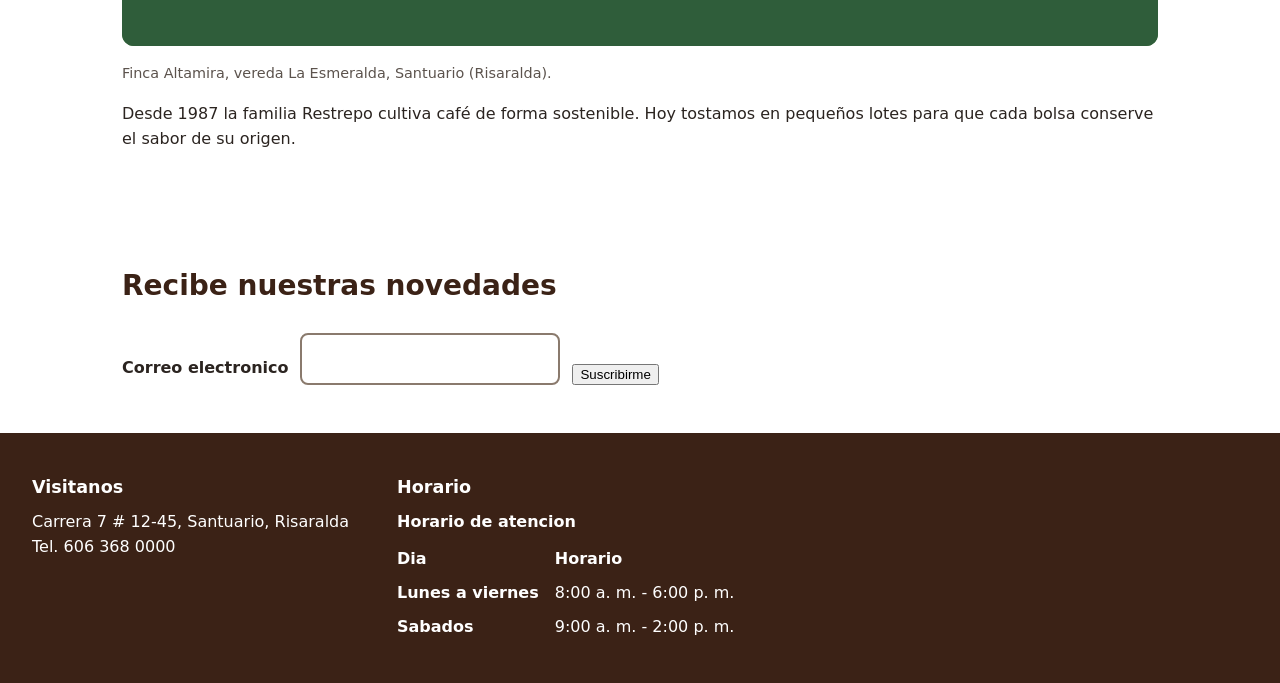
==== commit 9169939b: "agregue enlace de catas" ====
--- a/index.html
+++ b/index.html
@@ -30,6 +30,7 @@
           <li><a href="#cafes">Cafés</a></li>
           <li><a href="#historia">Historia</a></li>
           <li><a href="#suscripcion">Suscripción</a></li>
+          <li><a href="eventos.html">Catas</a></li>
         </ul>
       </nav>
     </header>
